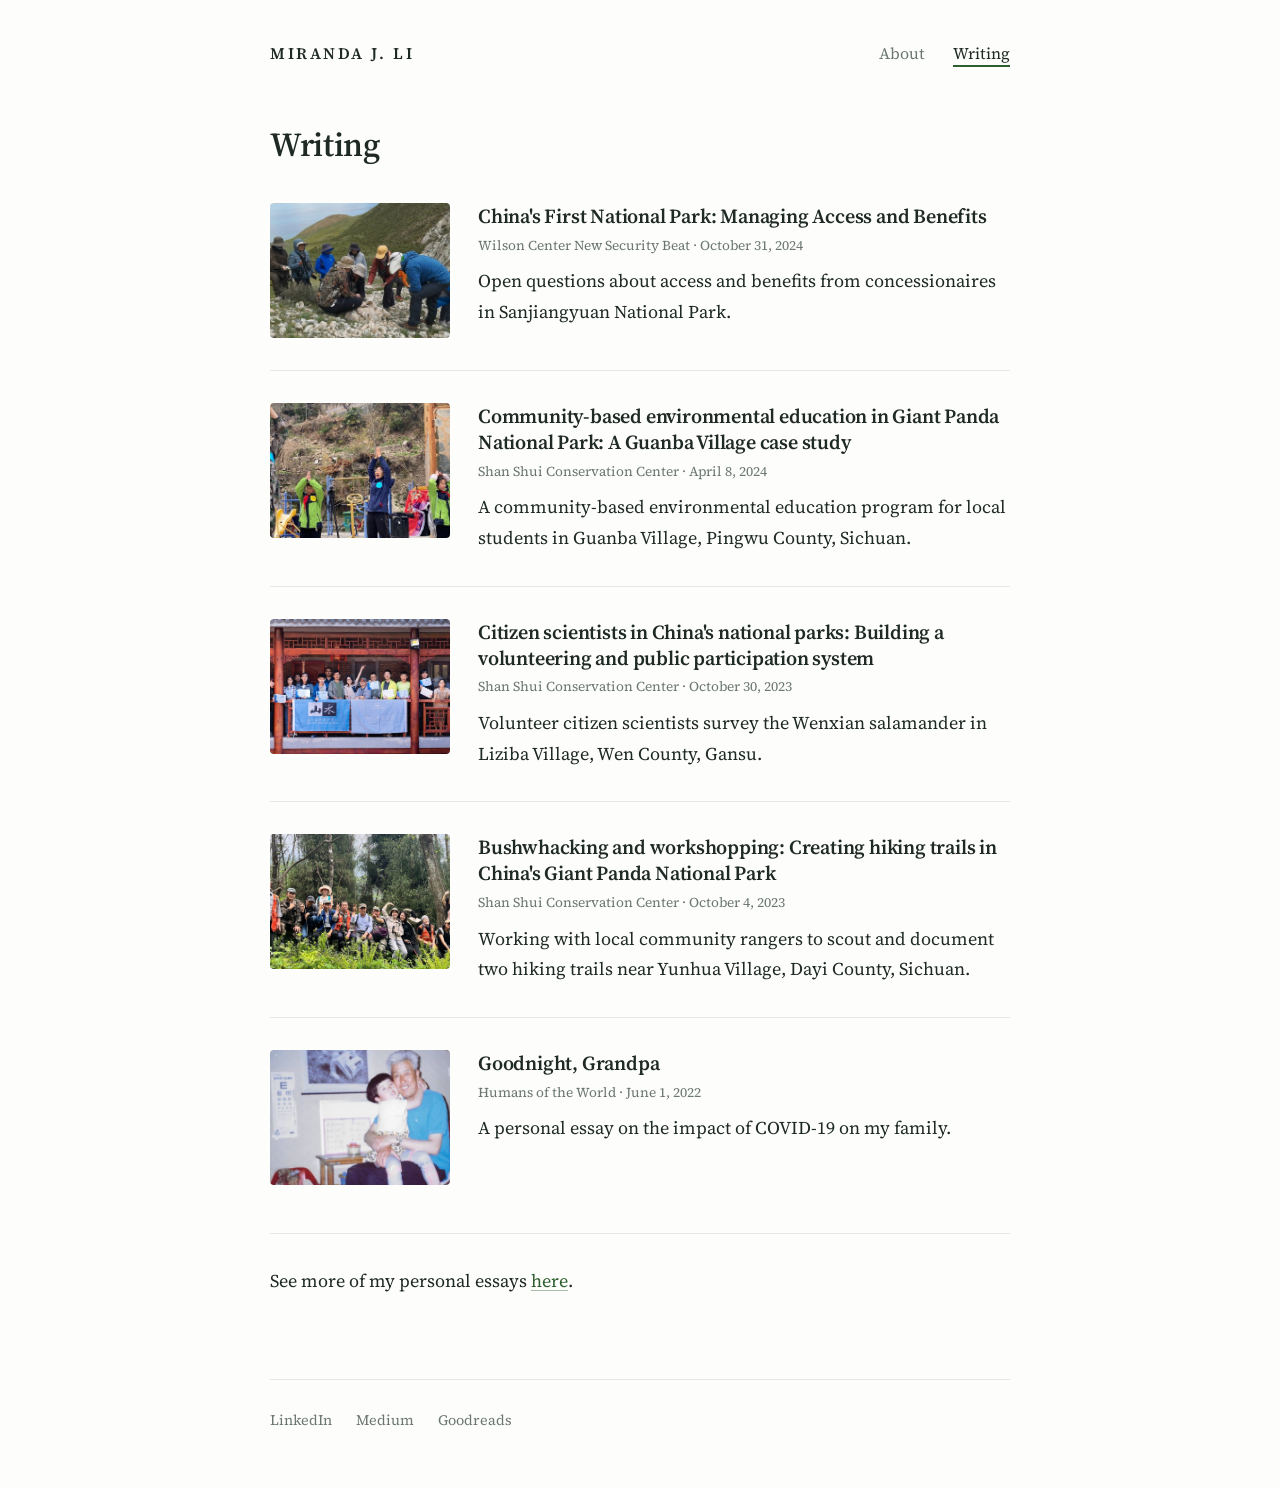
==== writing.html @ 0c6e7264 "first version of site" ====
<!DOCTYPE html>
<html lang="en">
<head>
  <meta charset="utf-8">
  <meta name="viewport" content="width=device-width, initial-scale=1">
  <title>Writing · Miranda J. Li</title>
  <meta name="description" content="Conservation and personal writing by Miranda J. Li.">
  <link rel="preconnect" href="https://fonts.googleapis.com">
  <link rel="preconnect" href="https://fonts.gstatic.com" crossorigin>
  <link rel="stylesheet" href="https://fonts.googleapis.com/css2?family=Source+Serif+4:ital,opsz,wght@0,8..60,400;0,8..60,600;1,8..60,400&display=swap">
  <link rel="stylesheet" href="style.css">
</head>
<body>

  <header class="site-header">
    <a class="site-name" href="index.html">MIRANDA J. LI</a>
    <nav>
      <a href="index.html">About</a>
      <a href="writing.html" aria-current="page">Writing</a>
    </nav>
  </header>

  <main>
    <h1>Writing</h1>

    <!--
      TO ADD A NEW PIECE: copy one <article> block below (from <article> to </article>),
      paste it at the top of the list, and change the link, image, title, date and description.
    -->

    <article class="post">
      <a href="https://www.newsecuritybeat.org/2024/10/chinas-first-national-park-managing-access-and-benefits/"><img src="images/writing-1.jpg" alt=""></a>
      <div>
        <h2><a href="https://www.newsecuritybeat.org/2024/10/chinas-first-national-park-managing-access-and-benefits/">China's First National Park: Managing Access and Benefits</a></h2>
        <p class="meta">Wilson Center New Security Beat · October 31, 2024</p>
        <p>Open questions about access and benefits from concessionaires in Sanjiangyuan National Park.</p>
      </div>
    </article>

    <article class="post">
      <a href="http://en.shanshui.org/information/2511/"><img src="images/writing-2.jpg" alt=""></a>
      <div>
        <h2><a href="http://en.shanshui.org/information/2511/">Community-based environmental education in Giant Panda National Park: A Guanba Village case study</a></h2>
        <p class="meta">Shan Shui Conservation Center · April 8, 2024</p>
        <p>A community-based environmental education program for local students in Guanba Village, Pingwu County, Sichuan.</p>
      </div>
    </article>

    <article class="post">
      <a href="http://en.shanshui.org/information/2471/"><img src="images/writing-3.jpg" alt=""></a>
      <div>
        <h2><a href="http://en.shanshui.org/information/2471/">Citizen scientists in China's national parks: Building a volunteering and public participation system</a></h2>
        <p class="meta">Shan Shui Conservation Center · October 30, 2023</p>
        <p>Volunteer citizen scientists survey the Wenxian salamander in Liziba Village, Wen County, Gansu.</p>
      </div>
    </article>

    <article class="post">
      <a href="http://en.shanshui.org/information/2455/"><img src="images/writing-4.jpg" alt=""></a>
      <div>
        <h2><a href="http://en.shanshui.org/information/2455/">Bushwhacking and workshopping: Creating hiking trails in China's Giant Panda National Park</a></h2>
        <p class="meta">Shan Shui Conservation Center · October 4, 2023</p>
        <p>Working with local community rangers to scout and document two hiking trails near Yunhua Village, Dayi County, Sichuan.</p>
      </div>
    </article>

    <article class="post">
      <a href="https://www.howblog.org/post/1st-place-winner-of-the-covid-challenge-goodnight-grandpa-miranda-li"><img src="images/writing-5.jpg" alt=""></a>
      <div>
        <h2><a href="https://www.howblog.org/post/1st-place-winner-of-the-covid-challenge-goodnight-grandpa-miranda-li">Goodnight, Grandpa</a></h2>
        <p class="meta">Humans of the World · June 1, 2022</p>
        <p>A personal essay on the impact of COVID-19 on my family.</p>
      </div>
    </article>

    <p class="more">See more of my personal essays <a href="https://mirandali.medium.com/">here</a>.</p>
  </main>

  <footer class="site-footer">
    <a href="https://www.linkedin.com/in/mirandali/">LinkedIn</a>
    <a href="https://mirandali.medium.com/">Medium</a>
    <a href="https://www.goodreads.com/user/show/40300286-miranda">Goodreads</a>
  </footer>

</body>
</html>
---- style.css ----
/* =========================================================
   Shared styles for every page.
   Change colors and fonts here and the whole site updates.
   The font itself is loaded by the <link> tags in each page's <head>.
   ========================================================= */
:root {
  --font: "Source Serif 4", Georgia, "Times New Roman", serif;
  --ink: #1f2a24;        /* main text */
  --muted: #6b7770;      /* captions, dates, nav */
  --accent: #2c5f2d;     /* links, hover color */
  --paper: #fdfdfb;      /* page background */
  --rule: #e4e8e2;       /* thin divider lines */
  --max: 780px;          /* content width */
}

* { box-sizing: border-box; }
html { -webkit-text-size-adjust: 100%; }
body {
  margin: 0;
  background: var(--paper);
  color: var(--ink);
  font-family: var(--font);
  font-size: 18px;
  line-height: 1.7;
  -webkit-font-smoothing: antialiased;
}
img { max-width: 100%; display: block; }

a {
  color: var(--accent);
  text-decoration: underline;
  text-decoration-thickness: 1px;
  text-underline-offset: 3px;
  text-decoration-color: color-mix(in srgb, var(--accent) 40%, transparent);
  transition: color .15s, text-decoration-color .15s;
}
a:hover { text-decoration-color: currentColor; }

/* ---- Top navigation ---- */
.site-header {
  display: flex; flex-wrap: wrap; align-items: baseline; justify-content: space-between;
  gap: .5rem 2rem;
  max-width: var(--max); margin: 0 auto; padding: 2.5rem 1.25rem 1.5rem;
}
.site-name {
  font-size: 1rem; font-weight: 600; letter-spacing: .16em;
  color: var(--ink); text-decoration: none;
}
.site-header nav { display: flex; gap: 1.75rem; }
.site-header nav a {
  font-size: 1rem; color: var(--muted); text-decoration: none;
}
.site-header nav a:hover,
.site-header nav a[aria-current="page"] { color: var(--ink); }
.site-header nav a[aria-current="page"] {
  text-decoration: underline; text-decoration-color: var(--accent);
  text-decoration-thickness: 2px; text-underline-offset: 6px;
}

/* ---- Page body ---- */
main { max-width: var(--max); margin: 0 auto; padding: 0 1.25rem 4rem; }
h1, h2 { font-weight: 600; line-height: 1.3; letter-spacing: -.01em; }
h1 { font-size: 2.1rem; margin: 2rem 0 2.25rem; }
h2 { font-size: 1.25rem; margin: 0 0 .3rem; }

/* Home page: portrait photo beside the intro text */
.intro {
  display: grid; grid-template-columns: 280px 1fr; gap: 3rem;
  align-items: start; margin-top: 2rem;
}
.portrait { margin: 0; }
.portrait img { width: 100%; aspect-ratio: 3 / 4; object-fit: cover; border-radius: 4px; }
.portrait figcaption {
  font-size: .8rem; font-style: italic; line-height: 1.45;
  color: var(--muted); margin-top: .6rem;
}
.intro .lead { margin-top: 0; }
@media (max-width: 700px) {
  .intro { grid-template-columns: 1fr; gap: 1.75rem; }
  .portrait { max-width: 300px; }
}

/* ---- Writing list ---- */
.post {
  display: grid; grid-template-columns: 180px 1fr; gap: 1.75rem;
  align-items: start;
  padding: 2rem 0; border-top: 1px solid var(--rule);
}
.post:first-of-type { border-top: 0; padding-top: 0; }
.post img {
  width: 100%; aspect-ratio: 4 / 3; object-fit: cover; border-radius: 4px;
  transition: opacity .15s;
}
.post > a:hover img { opacity: .85; }
.post h2 a { color: var(--ink); text-decoration: none; }
.post h2 a:hover { color: var(--accent); }
.meta { font-size: .85rem; color: var(--muted); margin: 0 0 .6rem; }
.post p { margin-top: 0; }
.post p:last-child { margin-bottom: 0; }
.more { margin-top: 1rem; padding-top: 2rem; border-top: 1px solid var(--rule); }

@media (max-width: 600px) {
  body { font-size: 17px; }
  h1 { font-size: 1.8rem; }
  .post { grid-template-columns: 1fr; gap: 1rem; }
  .post img { aspect-ratio: 16 / 9; }
}

/* ---- Footer ---- */
.site-footer {
  display: flex; flex-wrap: wrap; gap: .5rem 1.5rem;
  /* same width as the content above, so the divider lines up with the text */
  width: min(calc(var(--max) - 2.5rem), calc(100% - 2.5rem));
  margin: 0 auto; padding: 1.75rem 0 3.5rem;
  border-top: 1px solid var(--rule);
  font-size: .9rem;
}
.site-footer a { color: var(--muted); text-decoration: none; }
.site-footer a:hover { color: var(--accent); }
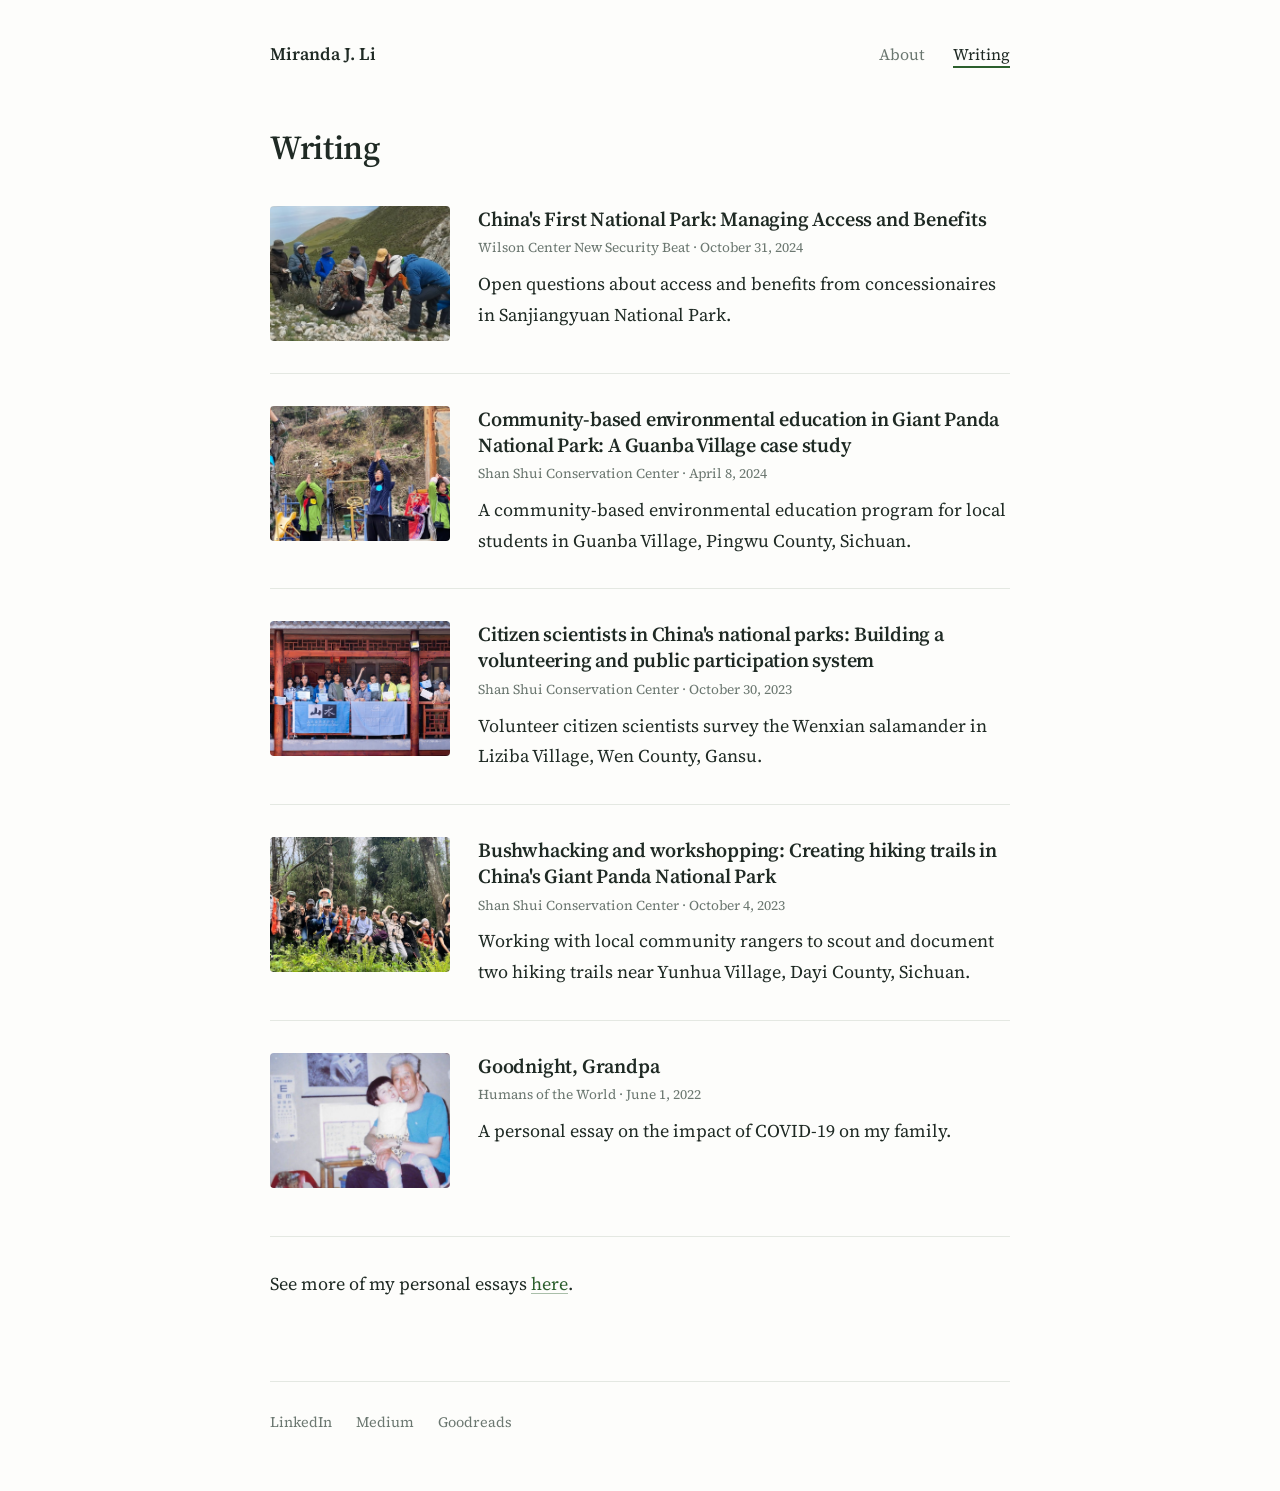
==== commit bcf58517: "changed formatting" ====
--- a/writing.html
+++ b/writing.html
@@ -13,7 +13,7 @@
 <body>
 
   <header class="site-header">
-    <a class="site-name" href="index.html">MIRANDA J. LI</a>
+    <a class="site-name" href="index.html">Miranda J. Li</a>
     <nav>
       <a href="index.html">About</a>
       <a href="writing.html" aria-current="page">Writing</a>
--- a/style.css
+++ b/style.css
@@ -43,7 +43,7 @@
   max-width: var(--max); margin: 0 auto; padding: 2.5rem 1.25rem 1.5rem;
 }
 .site-name {
-  font-size: 1rem; font-weight: 600; letter-spacing: .16em;
+  font-size: 1.1rem; font-weight: 600;
   color: var(--ink); text-decoration: none;
 }
 .site-header nav { display: flex; gap: 1.75rem; }
